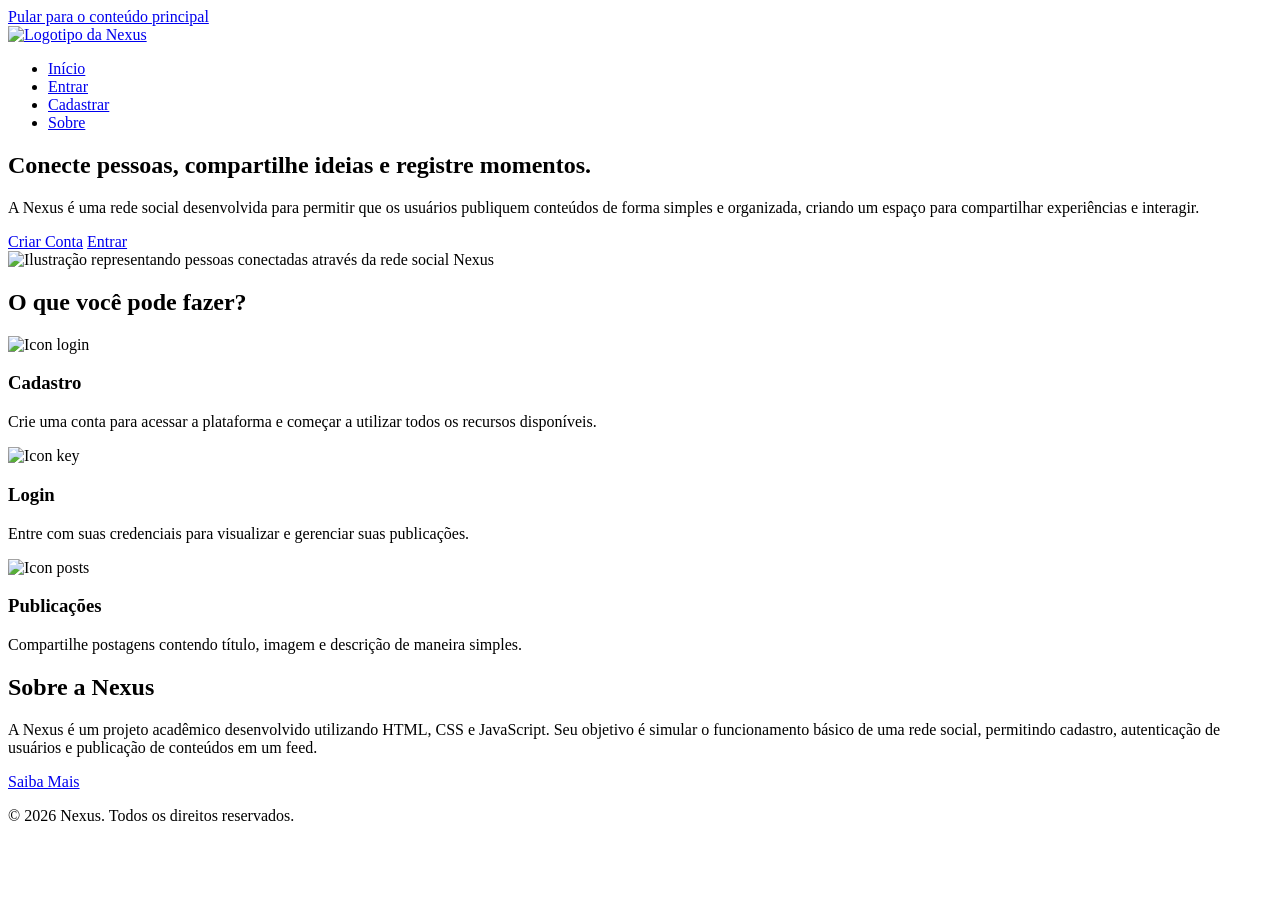
==== src/index.html @ bb81d44d "Update index.html" ====
<!DOCTYPE html>
<html lang="pt-BR">

<head>
    <meta charset="UTF-8">
    <meta name="viewport" content="width=device-width, initial-scale=1.0">
    <meta name="description"
        content="Nexus é uma rede social que conecta pessoas, permitindo compartilhar ideias, publicações e momentos de forma simples e organizada.">
    <title>Nexus | Conecte, Compartilhe, Publique</title>

    <link rel="preconnect" href="https://fonts.googleapis.com">
    <link rel="stylesheet" href="./assets/css/index.css">
</head>

<body>

    <a class="skip-link" href="#conteudo-principal">Pular para o conteúdo principal</a>

    <header class="header">
        <div class="logo">
            <a href="index.html" aria-label="Nexus - Página inicial">
                <img src="./assets/img/Logo.png" alt="Logotipo da Nexus">
            </a>
        </div>

        <nav class="nav" aria-label="Navegação principal">
            <ul id="links">
                <li><a href="index.html" aria-current="page">Início</a></li>
                <li><a href="./pages/login.html">Entrar</a></li>
                <li><a href="./pages/register.html">Cadastrar</a></li>
                <li><a href="./pages/about.html">Sobre</a></li>
            </ul>
        </nav>
    </header>

    <main id="conteudo-principal">

        <!-- Banner Principal -->
        <section class="nexus-title" aria-labelledby="hero-title">

            <div class="content">
                <h1 id="hero-title">Conecte pessoas, compartilhe ideias e registre momentos.</h1>

                <p>
                    A Nexus é uma rede social desenvolvida para permitir que os
                    usuários publiquem conteúdos de forma simples e organizada,
                    criando um espaço para compartilhar experiências e interagir.
                </p>

                <div class="btns">
                    <a href="./pages/register.html" class="btn btn-primary">Criar Conta</a>
                    <a href="./pages/login.html" class="btn btn-secondary">Entrar</a>
                </div>
            </div>

            <div class="imgs">
                <img src="./assets/img/social.avif"
                    alt="Ilustração representando pessoas conectadas através da rede social Nexus" loading="lazy">
            </div>

        </section>

        <section class="features" aria-labelledby="features-title">

            <h2 id="features-title">O que você pode fazer?</h2>

            <div class="cards">

                <article class="card">
                    <div class="icon">
                        <img src="./assets/img/login.png" alt="Icon login" height="100px">
                    </div>
                    <h3>Cadastro</h3>
                    <p>
                        Crie uma conta para acessar a plataforma e começar a utilizar todos os recursos disponíveis.
                    </p>
                </article>

                <article class="card">
                    <div class="icon">
                        <img src="./assets/img/key-set.png" alt="Icon key" height="100px">
                    </div>
                    <h3>Login</h3>
                    <p>
                        Entre com suas credenciais para visualizar e gerenciar suas publicações.
                    </p>
                </article>

                <article class="card">
                    <div class="icon">
                        <img src="./assets/img/posts.png" alt="Icon posts" height="100px">
                    </div>
                    <h3>Publicações</h3>
                    <p>
                        Compartilhe postagens contendo título, imagem e descrição de maneira simples.
                    </p>
                </article>

            </div>

        </section>

        <!-- Sobre -->
        <section class="about" aria-labelledby="about-title">

            <h2 id="about-title">Sobre a Nexus</h2>

            <p>
                A Nexus é um projeto acadêmico desenvolvido utilizando HTML, CSS
                e JavaScript. Seu objetivo é simular o funcionamento básico de
                uma rede social, permitindo cadastro, autenticação de usuários
                e publicação de conteúdos em um feed.
            </p>

            <a href="./pages/about.html" class="btn btn-outline">Saiba Mais</a>

        </section>

    </main>

    <!-- Rodapé -->
    <footer class="footer">
        <p>&copy; 2026 Nexus. Todos os direitos reservados.</p>
    </footer>

</body>

</html>
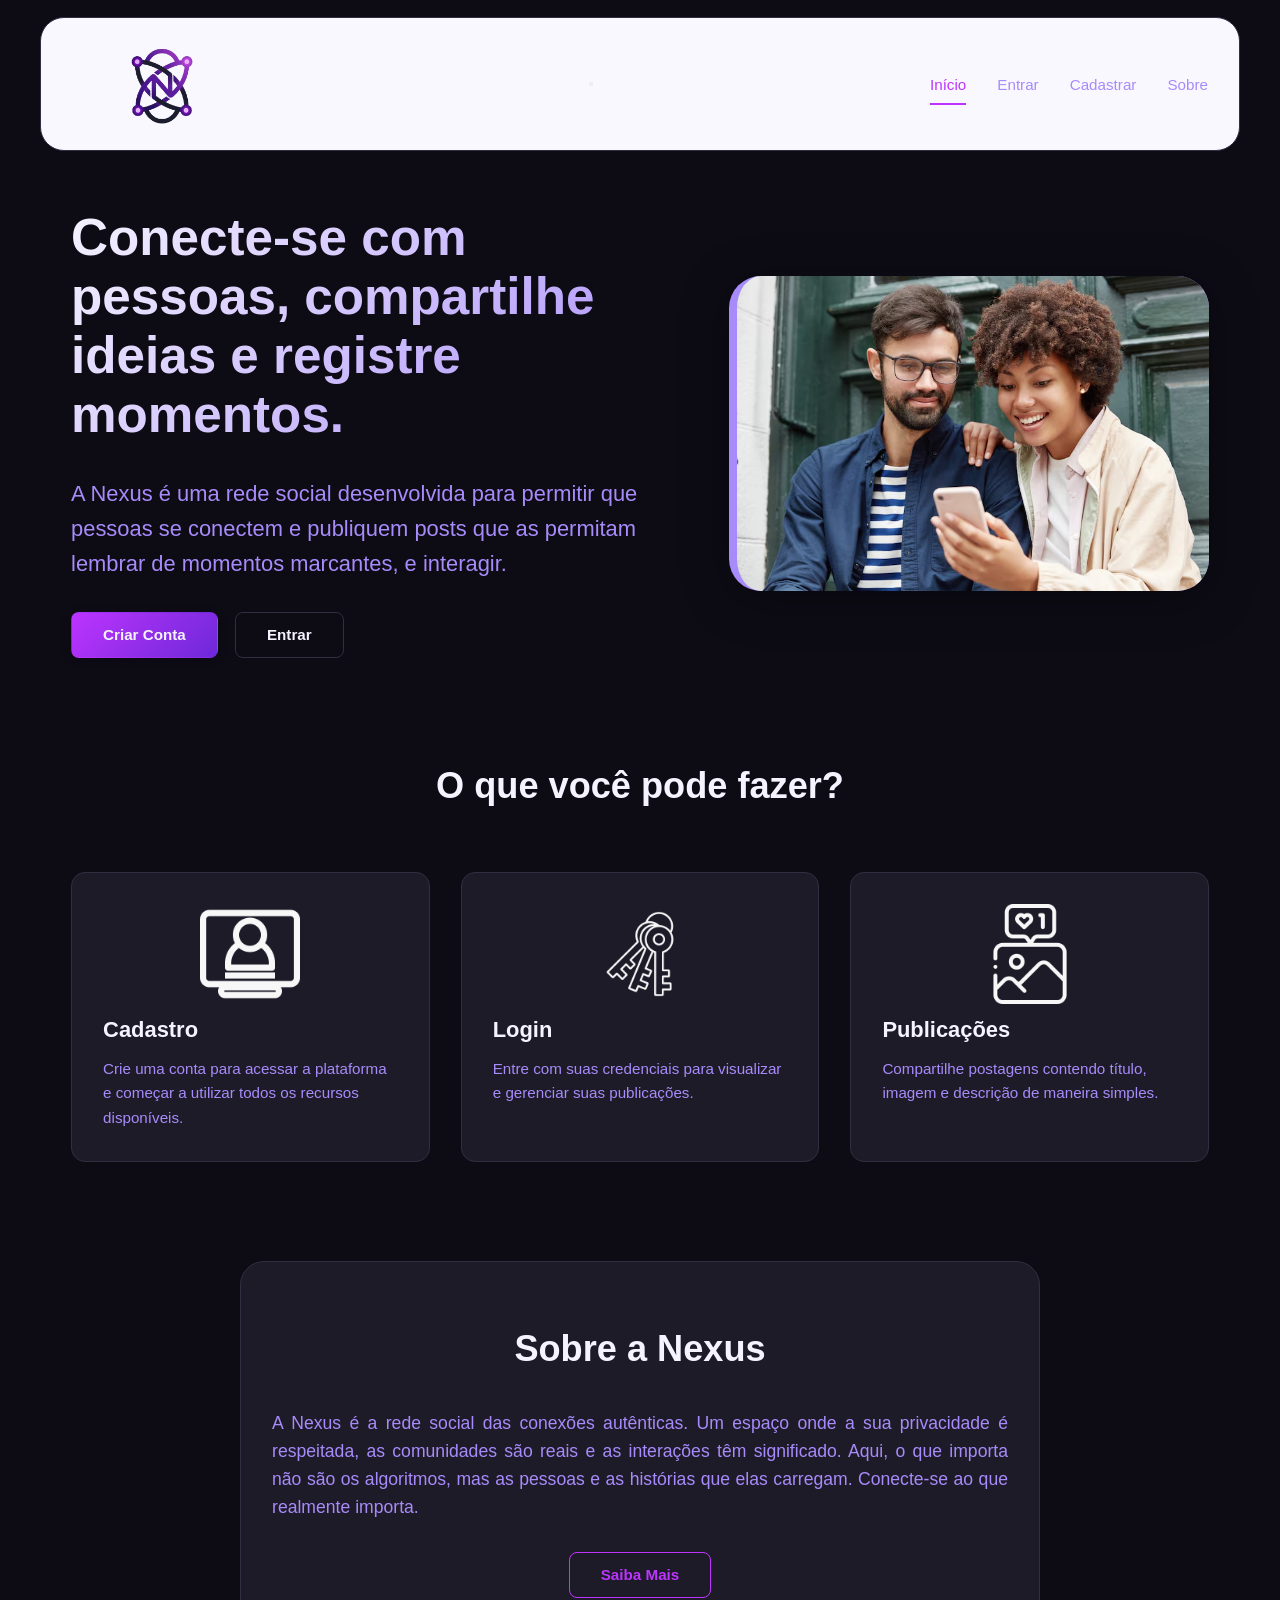
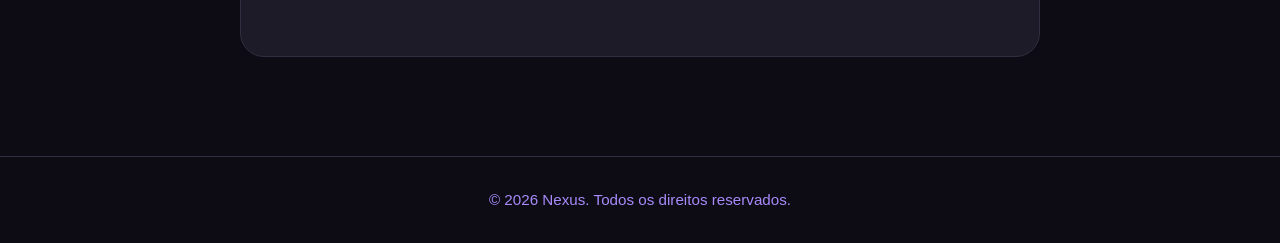
==== commit fadaca0e: "Update index.html" ====
--- a/src/index.html
+++ b/src/index.html
@@ -10,6 +10,7 @@
 
     <link rel="preconnect" href="https://fonts.googleapis.com">
     <link rel="stylesheet" href="./assets/css/index.css">
+    <link rel="shortcut icon" href="favicon.ico" type="image/x-icon">
 </head>
 
 <body>
@@ -23,6 +24,12 @@
             </a>
         </div>
 
+        <button id="menu-toggle" class="hamburger" aria-label="Abrir menu" aria-expanded="false">
+            <span class="hamburger-line"></span>
+            <span class="hamburger-line"></span>
+            <span class="hamburger-line"></span>
+        </button>
+
         <nav class="nav" aria-label="Navegação principal">
             <ul id="links">
                 <li><a href="index.html" aria-current="page">Início</a></li>
@@ -34,17 +41,15 @@
     </header>
 
     <main id="conteudo-principal">
-
-        <!-- Banner Principal -->
         <section class="nexus-title" aria-labelledby="hero-title">
 
             <div class="content">
-                <h1 id="hero-title">Conecte pessoas, compartilhe ideias e registre momentos.</h1>
+                <h1 id="hero-title">Conecte-se com pessoas, compartilhe ideias e registre momentos.</h1>
 
                 <p>
-                    A Nexus é uma rede social desenvolvida para permitir que os
-                    usuários publiquem conteúdos de forma simples e organizada,
-                    criando um espaço para compartilhar experiências e interagir.
+                    A Nexus é uma rede social desenvolvida para permitir que
+                    pessoas se conectem e publiquem posts que as permitam lembrar de momentos marcantes,
+                    e interagir.
                 </p>
 
                 <div class="btns">
@@ -100,16 +105,14 @@
 
         </section>
 
-        <!-- Sobre -->
         <section class="about" aria-labelledby="about-title">
 
             <h2 id="about-title">Sobre a Nexus</h2>
 
-            <p>
-                A Nexus é um projeto acadêmico desenvolvido utilizando HTML, CSS
-                e JavaScript. Seu objetivo é simular o funcionamento básico de
-                uma rede social, permitindo cadastro, autenticação de usuários
-                e publicação de conteúdos em um feed.
+            <p style="text-align: justify;">
+                A Nexus é a rede social das conexões autênticas. Um espaço onde a sua privacidade é respeitada, as
+                comunidades são reais e as interações têm significado. Aqui, o que importa não são os algoritmos, mas as
+                pessoas e as histórias que elas carregam. Conecte-se ao que realmente importa.
             </p>
 
             <a href="./pages/about.html" class="btn btn-outline">Saiba Mais</a>
@@ -118,11 +121,43 @@
 
     </main>
 
-    <!-- Rodapé -->
     <footer class="footer">
         <p>&copy; 2026 Nexus. Todos os direitos reservados.</p>
     </footer>
+    <script>
+        const menuToggle = document.getElementById('menu-toggle');
+        const nav = document.querySelector('.nav');
+        const linksList = document.getElementById('links');
 
+        if (menuToggle && nav) {
+            menuToggle.addEventListener('click', () => {
+                const isOpen = nav.classList.toggle('nav-active');
+
+                menuToggle.setAttribute('aria-expanded', isOpen);
+                menuToggle.setAttribute('aria-label', isOpen ? 'Fechar menu' : 'Abrir menu');
+
+                document.body.style.overflow = isOpen ? 'hidden' : '';
+            });
+
+            linksList?.addEventListener('click', (e) => {
+                if (e.target.tagName === 'A') {
+                    nav.classList.remove('nav-active');
+                    menuToggle.setAttribute('aria-expanded', 'false');
+                    menuToggle.setAttribute('aria-label', 'Abrir menu');
+                    document.body.style.overflow = '';
+                }
+            });
+
+            window.addEventListener('resize', () => {
+                if (window.innerWidth >= 768 && nav.classList.contains('nav-active')) {
+                    nav.classList.remove('nav-active');
+                    menuToggle.setAttribute('aria-expanded', 'false');
+                    menuToggle.setAttribute('aria-label', 'Abrir menu');
+                    document.body.style.overflow = '';
+                }
+            });
+        }
+    </script>
 </body>
 
 </html>
--- a/src/assets/css/index.css
+++ b/src/assets/css/index.css
@@ -0,0 +1,410 @@
+:root {
+
+    /* Tema Escuro (original) */
+    --background-main: #0D0B14;
+    --superficie: #1E1B29;
+    --border-separators: #312E41;
+    --mainText: #F5F3FF;
+    --secondText: #A78BFA;
+
+    --primary: #BD34FE;
+    --secundary: #6D28D9;
+    --backMenu: #1E1B29;
+
+    /* Tema Claro (original) */
+    --background: #F9F8FF;
+    --ligthSuperficie: #FFFFFF;
+    --light-border-separators: #E4E2F1;
+    --light-main-text: #130F26;
+    --second-light-text: #6D6A80;
+
+    --primary-hover: #d15bff;
+    --primary-rgb: 189, 52, 254;
+
+    --font-family: "Inter", sans-serif;
+
+    --fs-sm: clamp(0.85rem, 0.8rem + 0.2vw, 0.95rem);
+    --fs-base: clamp(1rem, 0.95rem + 0.2vw, 1.1rem);
+    --fs-md: clamp(1.15rem, 1.05rem + 0.4vw, 1.4rem);
+    --fs-lg: clamp(1.6rem, 1.3rem + 1.2vw, 2.4rem);
+    --fs-xl: clamp(2rem, 1.6rem + 2vw, 3.2rem);
+
+    --space-xs: clamp(0.5rem, 0.45rem + 0.2vw, 0.75rem);
+    --space-sm: clamp(0.85rem, 0.75rem + 0.4vw, 1.25rem);
+    --space-md: clamp(1.5rem, 1.3rem + 0.8vw, 2.5rem);
+    --space-lg: clamp(2.5rem, 2rem + 2vw, 4.5rem);
+    --space-xl: clamp(4rem, 3rem + 4vw, 7rem);
+
+    --radius-sm: 8px;
+    --radius-md: 14px;
+    --radius-lg: 24px;
+
+    --shadow-sm: 0 2px 8px rgba(0, 0, 0, 0.25);
+    --shadow-md: 0 8px 24px rgba(0, 0, 0, 0.35);
+    --shadow-glow: 0 0 32px rgba(var(--primary-rgb), 0.25);
+
+    --transition-fast: 0.2s ease;
+    --transition-base: 0.3s cubic-bezier(0.4, 0, 0.2, 1);
+
+    --container-max: 1200px;
+}
+
+@import url('https://fonts.googleapis.com/css2?family=Inter:wght@300;400;500;600;700;800&display=swap');
+
+* {
+    margin: 0;
+    padding: 0;
+    box-sizing: border-box;
+}
+
+html {
+    scroll-behavior: smooth;
+}
+
+img {
+    max-width: 100%;
+    display: block;
+}
+
+a {
+    color: inherit;
+    text-decoration: none;
+}
+
+ul {
+    list-style: none;
+}
+
+body {
+    background-color: var(--background-main);
+    color: var(--mainText);
+    min-height: 100vh;
+    font-family: var(--font-family);
+    font-size: var(--fs-base);
+    line-height: 1.6;
+    -webkit-font-smoothing: antialiased;
+}
+
+.skip-link {
+    position: absolute;
+    top: -100%;
+    left: var(--space-sm);
+    background: var(--primary);
+    color: var(--mainText);
+    padding: var(--space-xs) var(--space-sm);
+    border-radius: var(--radius-sm);
+    z-index: 100;
+    transition: top var(--transition-fast);
+}
+
+.skip-link:focus {
+    top: var(--space-xs);
+}
+
+:focus-visible {
+    outline: 2px solid var(--primary);
+    outline-offset: 3px;
+    border-radius: var(--radius-sm);
+}
+
+.header {
+    display: flex;
+    flex-wrap: wrap;
+    justify-content: space-between;
+    align-items: center;
+    background-color: var(--background);
+    border: 1px solid var(--border-separators);
+    border-radius: var(--radius-lg);
+    gap: var(--space-md);
+    max-width: var(--container-max);
+    margin: var(--space-sm) auto;
+    padding: var(--space-sm) var(--space-md);
+}
+
+.header .logo img {
+    width: clamp(120px, 15vw, 180px);
+    height: auto;
+}
+
+.nav #links {
+    display: flex;
+    flex-wrap: wrap;
+    gap: var(--space-md);
+}
+
+#links a {
+    position: relative;
+    color: var(--secondText);
+    font-weight: 500;
+    font-size: var(--fs-sm);
+    padding: var(--space-xs) 0;
+    transition: color var(--transition-fast);
+}
+
+#links a::after {
+    content: "";
+    position: absolute;
+    left: 0;
+    bottom: -2px;
+    width: 0;
+    height: 2px;
+    background: var(--primary);
+    transition: width var(--transition-base);
+}
+
+#links a:hover,
+#links a:focus-visible,
+#links a[aria-current="page"] {
+    color: var(--primary);
+}
+
+#links a:hover::after,
+#links a:focus-visible::after,
+#links a[aria-current="page"]::after {
+    width: 100%;
+}
+
+.btn {
+    display: inline-flex;
+    align-items: center;
+    justify-content: center;
+    padding: var(--space-xs) var(--space-md);
+    border-radius: var(--radius-sm);
+    font-weight: 600;
+    font-size: var(--fs-sm);
+    border: 1px solid transparent;
+    cursor: pointer;
+    transition: transform var(--transition-fast), box-shadow var(--transition-fast), background-color var(--transition-fast), border-color var(--transition-fast);
+}
+
+.btn-primary {
+    background: linear-gradient(135deg, var(--primary), var(--secundary));
+    color: var(--mainText);
+    box-shadow: var(--shadow-sm);
+}
+
+.btn-primary:hover,
+.btn-primary:focus-visible {
+    transform: translateY(-3px);
+    box-shadow: var(--shadow-glow);
+}
+
+.btn-secondary {
+    background: transparent;
+    color: var(--mainText);
+    border-color: var(--border-separators);
+}
+
+.btn-secondary:hover,
+.btn-secondary:focus-visible {
+    border-color: var(--primary);
+    color: var(--primary);
+    transform: translateY(-3px);
+}
+
+.btn-outline {
+    background: transparent;
+    color: var(--primary);
+    border-color: var(--primary);
+}
+
+.btn-outline:hover,
+.btn-outline:focus-visible {
+    background: var(--primary);
+    color: var(--mainText);
+    transform: translateY(-3px);
+}
+
+.nexus-title {
+    display: grid;
+    grid-template-columns: 1fr;
+    align-items: center;
+    gap: var(--space-lg);
+    max-width: var(--container-max);
+    margin: var(--space-lg) auto;
+    padding: 0 var(--space-md);
+}
+
+.nexus-title .content {
+    display: flex;
+    flex-direction: column;
+    gap: var(--space-md);
+    text-align: center;
+}
+
+.nexus-title h1 {
+    font-size: var(--fs-xl);
+    font-weight: 800;
+    line-height: 1.15;
+    background: linear-gradient(135deg, var(--mainText), var(--secondText));
+    -webkit-background-clip: text;
+    background-clip: text;
+    color: transparent;
+}
+
+.nexus-title p {
+    color: var(--secondText);
+    font-size: var(--fs-md);
+    max-width: 60ch;
+    margin-inline: auto;
+}
+
+.nexus-title .btns {
+    display: flex;
+    flex-wrap: wrap;
+    justify-content: center;
+    gap: var(--space-sm);
+}
+
+.nexus-title .imgs {
+    display: flex;
+    justify-content: center;
+}
+
+.nexus-title .imgs img {
+    width: min(100%, 480px);
+    filter: drop-shadow(var(--shadow-md));
+}
+
+.features {
+    max-width: var(--container-max);
+    margin: var(--space-xl) auto;
+    padding: 0 var(--space-md);
+    text-align: center;
+}
+
+.features h2 {
+    font-size: var(--fs-lg);
+    font-weight: 700;
+    margin-bottom: var(--space-lg);
+}
+
+.cards {
+    display: grid;
+    grid-template-columns: repeat(auto-fit, minmax(240px, 1fr));
+    gap: var(--space-md);
+}
+
+.card {
+    background-color: var(--superficie);
+    border: 1px solid var(--border-separators);
+    border-radius: var(--radius-md);
+    padding: var(--space-md);
+    text-align: left;
+    transition: transform var(--transition-base), box-shadow var(--transition-base), border-color var(--transition-base);
+}
+
+.card:hover,
+.card:focus-within {
+    transform: translateY(-6px);
+    box-shadow: var(--shadow-md);
+    border-color: var(--primary);
+}
+
+.card-icon {
+    font-size: var(--fs-lg);
+    margin-bottom: var(--space-xs);
+}
+
+.card h3 {
+    font-size: var(--fs-md);
+    font-weight: 600;
+    margin-bottom: var(--space-xs);
+}
+
+.card p {
+    color: var(--secondText);
+    font-size: var(--fs-sm);
+}
+
+.icon {
+    display: flex;
+    justify-content: center;
+    align-items: center;
+    margin-bottom: 0.5rem;
+}
+
+.about {
+    max-width: 800px;
+    margin: var(--space-xl) auto;
+    padding: var(--space-lg) var(--space-md);
+    text-align: center;
+    background-color: var(--superficie);
+    border: 1px solid var(--border-separators);
+    border-radius: var(--radius-lg);
+}
+
+.about h2 {
+    font-size: var(--fs-lg);
+    font-weight: 700;
+    margin-bottom: var(--space-md);
+}
+
+.about p {
+    color: var(--secondText);
+    margin-bottom: var(--space-md);
+}
+
+.imgs img {
+    padding-left: 0.5rem;
+    background-color: var(--secondText);
+    border-radius: 2rem;
+}
+
+.footer {
+    text-align: center;
+    padding: var(--space-md);
+    margin-top: var(--space-xl);
+    border-top: 1px solid var(--border-separators);
+    color: var(--secondText);
+    font-size: var(--fs-sm);
+}
+
+.card .icon img {
+    /* O filtro abaixo calcula a inversão e brilho para chegar muito próximo de #f5f5f5 */
+    filter: invert(99%) sepia(1%) saturate(1450%) hue-rotate(189deg) brightness(102%) contrast(94%);
+}
+
+@media (min-width: 768px) {
+    .header {
+        flex-wrap: nowrap;
+    }
+
+    .nexus-title {
+        grid-template-columns: 1.1fr 0.9fr;
+        text-align: left;
+    }
+
+    .nexus-title .content {
+        text-align: left;
+    }
+
+    .nexus-title p {
+        margin-inline: 0;
+    }
+
+    .nexus-title .btns {
+        justify-content: flex-start;
+    }
+
+    .nexus-title .imgs {
+        justify-content: flex-end;
+    }
+}
+
+@media (min-width: 1600px) {
+    :root {
+        --container-max: 1440px;
+    }
+}
+
+@media (prefers-reduced-motion: reduce) {
+    *,
+    *::before,
+    *::after {
+        animation-duration: 0.01ms !important;
+        animation-iteration-count: 1 !important;
+        transition-duration: 0.01ms !important;
+        scroll-behavior: auto !important;
+    }
+}
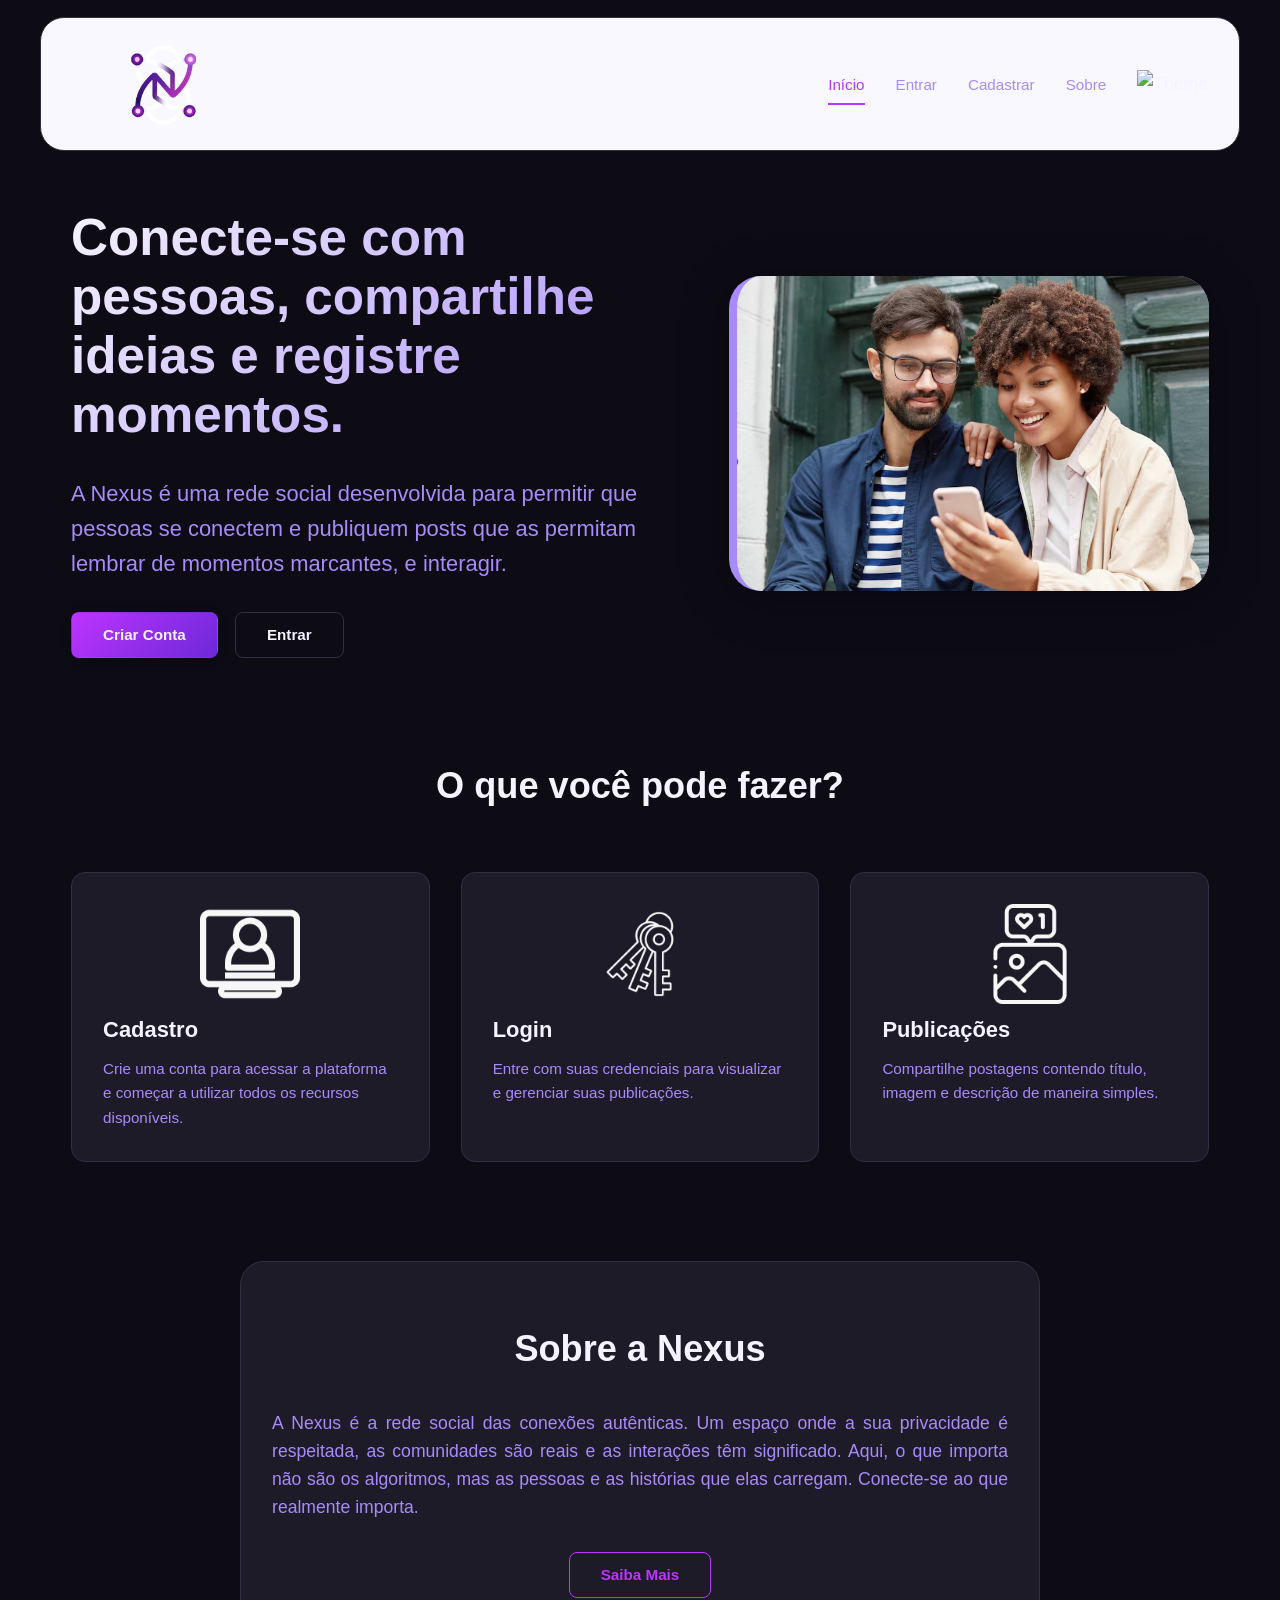
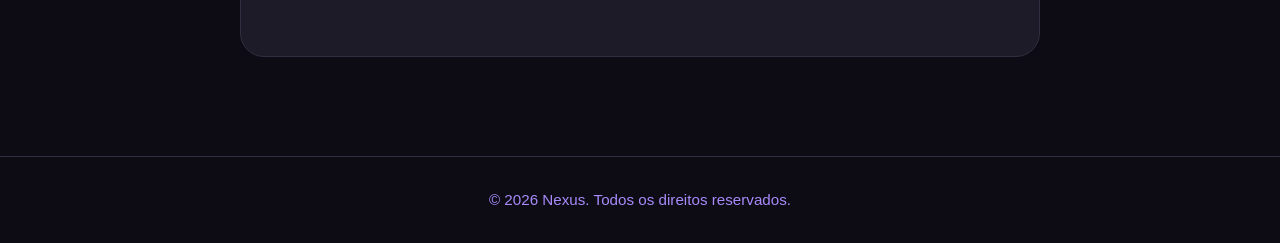
==== commit 2ea2bb4a: "Update index.html" ====
--- a/src/index.html
+++ b/src/index.html
@@ -14,13 +14,10 @@
 </head>
 
 <body>
-
-    <a class="skip-link" href="#conteudo-principal">Pular para o conteúdo principal</a>
-
     <header class="header">
         <div class="logo">
             <a href="index.html" aria-label="Nexus - Página inicial">
-                <img src="./assets/img/Logo.png" alt="Logotipo da Nexus">
+                <img src="./assets/img/Logo-tema-escuro.png" alt="Logotipo da Nexus">
             </a>
         </div>
 
@@ -36,6 +33,7 @@
                 <li><a href="./pages/login.html">Entrar</a></li>
                 <li><a href="./pages/register.html">Cadastrar</a></li>
                 <li><a href="./pages/about.html">Sobre</a></li>
+                <li id="theme"><img src="./assets/img/modo-escuro.png" alt="Theme"></li>
             </ul>
         </nav>
     </header>
--- a/src/assets/css/index.css
+++ b/src/assets/css/index.css
@@ -1,51 +1,41 @@
 :root {
-
-    /* Tema Escuro (original) */
     --background-main: #0D0B14;
     --superficie: #1E1B29;
     --border-separators: #312E41;
     --mainText: #F5F3FF;
     --secondText: #A78BFA;
-
     --primary: #BD34FE;
     --secundary: #6D28D9;
     --backMenu: #1E1B29;
-
-    /* Tema Claro (original) */
     --background: #F9F8FF;
     --ligthSuperficie: #FFFFFF;
     --light-border-separators: #E4E2F1;
     --light-main-text: #130F26;
     --second-light-text: #6D6A80;
-
     --primary-hover: #d15bff;
     --primary-rgb: 189, 52, 254;
-
     --font-family: "Inter", sans-serif;
 
+    /*Espaçamentos e margens*/
+    
     --fs-sm: clamp(0.85rem, 0.8rem + 0.2vw, 0.95rem);
     --fs-base: clamp(1rem, 0.95rem + 0.2vw, 1.1rem);
     --fs-md: clamp(1.15rem, 1.05rem + 0.4vw, 1.4rem);
     --fs-lg: clamp(1.6rem, 1.3rem + 1.2vw, 2.4rem);
     --fs-xl: clamp(2rem, 1.6rem + 2vw, 3.2rem);
-
     --space-xs: clamp(0.5rem, 0.45rem + 0.2vw, 0.75rem);
     --space-sm: clamp(0.85rem, 0.75rem + 0.4vw, 1.25rem);
     --space-md: clamp(1.5rem, 1.3rem + 0.8vw, 2.5rem);
     --space-lg: clamp(2.5rem, 2rem + 2vw, 4.5rem);
     --space-xl: clamp(4rem, 3rem + 4vw, 7rem);
-
     --radius-sm: 8px;
     --radius-md: 14px;
     --radius-lg: 24px;
-
     --shadow-sm: 0 2px 8px rgba(0, 0, 0, 0.25);
     --shadow-md: 0 8px 24px rgba(0, 0, 0, 0.35);
     --shadow-glow: 0 0 32px rgba(var(--primary-rgb), 0.25);
-
     --transition-fast: 0.2s ease;
     --transition-base: 0.3s cubic-bezier(0.4, 0, 0.2, 1);
-
     --container-max: 1200px;
 }
 
@@ -361,8 +351,61 @@
 }
 
 .card .icon img {
-    /* O filtro abaixo calcula a inversão e brilho para chegar muito próximo de #f5f5f5 */
     filter: invert(99%) sepia(1%) saturate(1450%) hue-rotate(189deg) brightness(102%) contrast(94%);
+}
+
+.hamburger {
+    display: none;
+    flex-direction: column;
+    gap: 5px;
+    background: transparent;
+    border: none;
+    cursor: pointer;
+    padding: 0.5rem;
+}
+
+.hamburger-line {
+    width: 24px;
+    height: 2px;
+    background: var(--secondText);
+    transition: var(--transition-fast);
+}
+
+@media (max-width: 767px) {
+    .hamburger {
+        display: flex;
+    }
+
+    .nav {
+        display: none;
+        width: 100%;
+        order: 1;
+    }
+
+    .nav-active {
+        display: block;
+    }
+
+    .nav-active #links {
+        flex-direction: column;
+        align-items: center;
+        padding: var(--space-sm) 0;
+    }
+}
+
+@media (max-width: 1024px) {
+    .header {
+        width: 100%;
+        max-width: none;
+        margin: 0;
+        border-radius: 0;
+        border-left: none;
+        border-right: none;
+        border-top: none;
+        border-bottom: 1px solid var(--border-separators);
+        padding-left: var(--space-md);
+        padding-right: var(--space-md);
+    }
 }
 
 @media (min-width: 768px) {
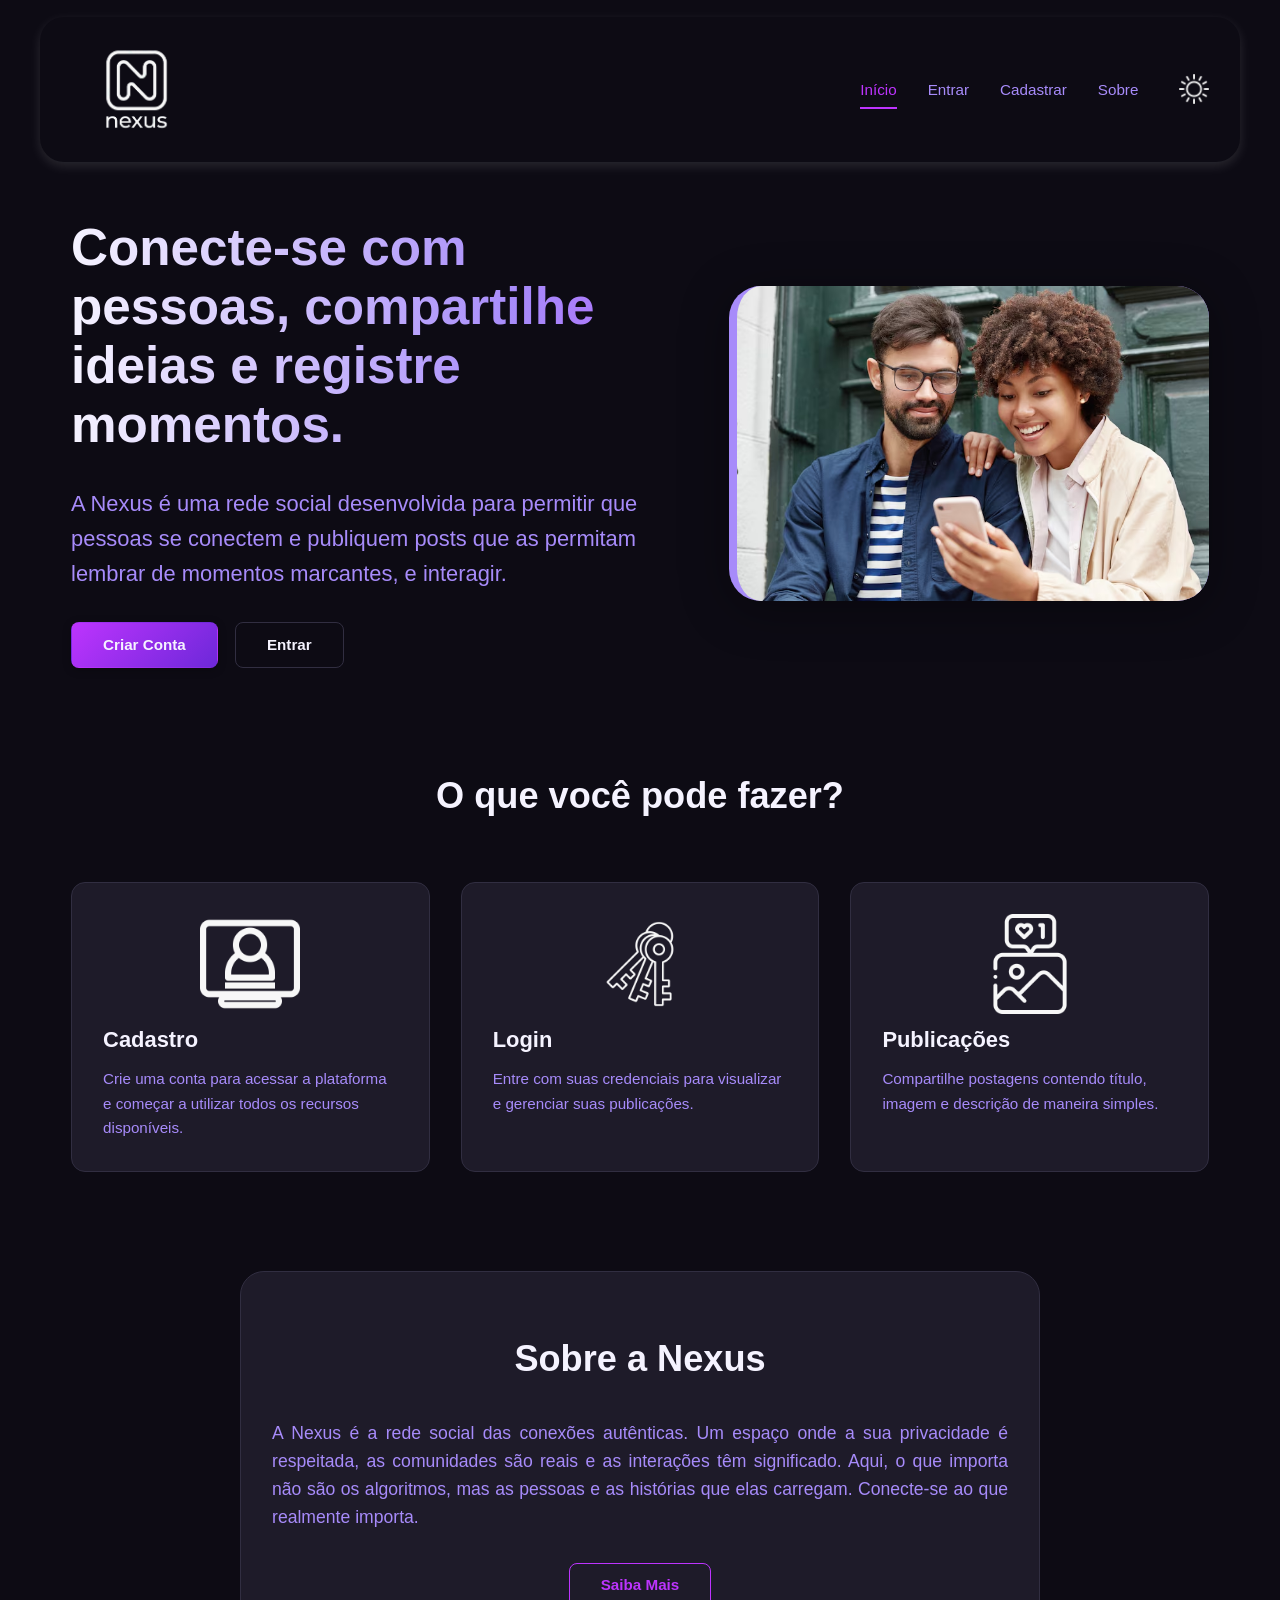
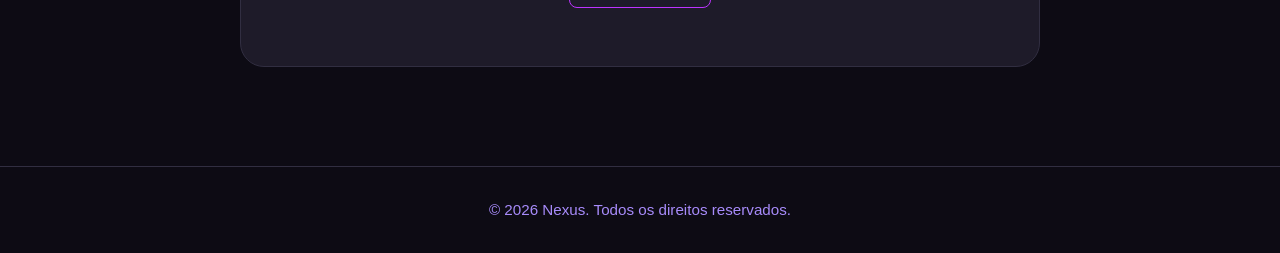
==== commit 9c4ede4e: "Termina o index.html" ====
--- a/src/index.html
+++ b/src/index.html
@@ -14,10 +14,15 @@
 </head>
 
 <body>
+    <script>
+        if (localStorage.getItem("Theme") === "light") {
+            document.body.classList.add("light-mode");
+        }
+    </script>
     <header class="header">
         <div class="logo">
             <a href="index.html" aria-label="Nexus - Página inicial">
-                <img src="./assets/img/Logo-tema-escuro.png" alt="Logotipo da Nexus">
+                <img src="./assets/img/logo_comtexto-removebg-preview.png" alt="Logotipo da Nexus">
             </a>
         </div>
 
@@ -33,7 +38,7 @@
                 <li><a href="./pages/login.html">Entrar</a></li>
                 <li><a href="./pages/register.html">Cadastrar</a></li>
                 <li><a href="./pages/about.html">Sobre</a></li>
-                <li id="theme"><img src="./assets/img/modo-escuro.png" alt="Theme"></li>
+                <li style="margin-left: 0.6rem;" id="theme"><img src="./assets/img/sun.png" alt="Mudar para o modo claro"></li>
             </ul>
         </nav>
     </header>
@@ -122,40 +127,7 @@
     <footer class="footer">
         <p>&copy; 2026 Nexus. Todos os direitos reservados.</p>
     </footer>
-    <script>
-        const menuToggle = document.getElementById('menu-toggle');
-        const nav = document.querySelector('.nav');
-        const linksList = document.getElementById('links');
-
-        if (menuToggle && nav) {
-            menuToggle.addEventListener('click', () => {
-                const isOpen = nav.classList.toggle('nav-active');
-
-                menuToggle.setAttribute('aria-expanded', isOpen);
-                menuToggle.setAttribute('aria-label', isOpen ? 'Fechar menu' : 'Abrir menu');
-
-                document.body.style.overflow = isOpen ? 'hidden' : '';
-            });
-
-            linksList?.addEventListener('click', (e) => {
-                if (e.target.tagName === 'A') {
-                    nav.classList.remove('nav-active');
-                    menuToggle.setAttribute('aria-expanded', 'false');
-                    menuToggle.setAttribute('aria-label', 'Abrir menu');
-                    document.body.style.overflow = '';
-                }
-            });
-
-            window.addEventListener('resize', () => {
-                if (window.innerWidth >= 768 && nav.classList.contains('nav-active')) {
-                    nav.classList.remove('nav-active');
-                    menuToggle.setAttribute('aria-expanded', 'false');
-                    menuToggle.setAttribute('aria-label', 'Abrir menu');
-                    document.body.style.overflow = '';
-                }
-            });
-        }
-    </script>
+    <script src="./assets/js/index.js"></script>
 </body>
 
 </html>
--- a/src/assets/css/index.css
+++ b/src/assets/css/index.css
@@ -1,4 +1,6 @@
 :root {
+
+    /*Paleta de cores*/
     --background-main: #0D0B14;
     --superficie: #1E1B29;
     --border-separators: #312E41;
@@ -17,7 +19,7 @@
     --font-family: "Inter", sans-serif;
 
     /*Espaçamentos e margens*/
-    
+
     --fs-sm: clamp(0.85rem, 0.8rem + 0.2vw, 0.95rem);
     --fs-base: clamp(1rem, 0.95rem + 0.2vw, 1.1rem);
     --fs-md: clamp(1.15rem, 1.05rem + 0.4vw, 1.4rem);
@@ -102,18 +104,26 @@
     flex-wrap: wrap;
     justify-content: space-between;
     align-items: center;
-    background-color: var(--background);
-    border: 1px solid var(--border-separators);
+    background-color: var(--background-main);
+    border: none;
     border-radius: var(--radius-lg);
     gap: var(--space-md);
     max-width: var(--container-max);
     margin: var(--space-sm) auto;
     padding: var(--space-sm) var(--space-md);
+    box-shadow: 0 4px 12px rgba(255, 255, 255, 0.12);
 }
 
 .header .logo img {
-    width: clamp(120px, 15vw, 180px);
+    filter: invert(99%) sepia(1%) saturate(1450%) hue-rotate(189deg) brightness(102%) contrast(94%);
+    width: clamp(80px, 15vw, 130px);
     height: auto;
+    transition: filter var(--transition-fast);
+}
+
+.header .logo a:hover img,
+.header .logo a:focus-visible img {
+    filter: invert(99%) sepia(1%) saturate(1450%) hue-rotate(189deg) brightness(120%) contrast(100%) drop-shadow(0 0 12px var(--primary));
 }
 
 .nav #links {
@@ -140,6 +150,22 @@
     height: 2px;
     background: var(--primary);
     transition: width var(--transition-base);
+}
+
+.nav #theme {
+    width: 30px;
+    height: 30px;
+    cursor: pointer;
+}
+
+.nav #theme img {
+    filter: invert(99%) sepia(1%) saturate(1450%) hue-rotate(189deg) brightness(102%) contrast(94%);
+    transition: filter var(--transition-fast);
+}
+
+.nav #theme:hover img,
+.nav #theme:focus-visible img {
+    filter: invert(99%) sepia(1%) saturate(1450%) hue-rotate(189deg) brightness(120%) contrast(100%) drop-shadow(0 0 12px var(--primary));
 }
 
 #links a:hover,
@@ -226,10 +252,34 @@
     font-size: var(--fs-xl);
     font-weight: 800;
     line-height: 1.15;
-    background: linear-gradient(135deg, var(--mainText), var(--secondText));
+
+    background: linear-gradient(90deg,
+            var(--mainText),
+            var(--secondText),
+            var(--primary),
+            var(--secondText),
+            var(--mainText));
+    background-size: 300% 100%;
+
     -webkit-background-clip: text;
     background-clip: text;
     color: transparent;
+
+    animation: gradientMove 5s ease-in-out infinite;
+}
+
+@keyframes gradientMove {
+    0% {
+        background-position: 0%;
+    }
+
+    50% {
+        background-position: 100%;
+    }
+
+    100% {
+        background-position: 0%;
+    }
 }
 
 .nexus-title p {
@@ -354,6 +404,7 @@
     filter: invert(99%) sepia(1%) saturate(1450%) hue-rotate(189deg) brightness(102%) contrast(94%);
 }
 
+
 .hamburger {
     display: none;
     flex-direction: column;
@@ -369,6 +420,50 @@
     height: 2px;
     background: var(--secondText);
     transition: var(--transition-fast);
+}
+
+
+/* =========================================
+   TEMA CLARO (LIGHT MODE)
+========================================= */
+
+body.light-mode {
+    --background-main: var(--background); 
+    --superficie: var(--ligthSuperficie); 
+    --border-separators: var(--light-border-separators); 
+    --mainText: var(--light-main-text); 
+    --secondText: var(--second-light-text); 
+    --backMenu: var(--ligthSuperficie); 
+}
+
+body.light-mode .header .logo img,
+body.light-mode .nav #theme img,
+body.light-mode .card .icon img {
+    filter: none; 
+}
+
+/* Hover conjunto da Logo e do Ícone de Tema para o Tema Claro */
+body.light-mode .header .logo a:hover img,
+body.light-mode .header .logo a:focus-visible img,
+body.light-mode .nav #theme:hover img,
+body.light-mode .nav #theme:focus-visible img {
+    filter: drop-shadow(0 0 12px var(--primary));
+}
+
+body.light-mode .nexus-title h1 {
+    background: linear-gradient(90deg,
+        var(--light-main-text),
+        var(--primary),
+        var(--secundary),
+        var(--primary),
+        var(--light-main-text));
+    background-size: 300% 100%;
+    -webkit-background-clip: text;
+    background-clip: text;
+}
+
+body.light-mode .hamburger-line {
+    background: var(--light-main-text);
 }
 
 @media (max-width: 767px) {
@@ -442,6 +537,7 @@
 }
 
 @media (prefers-reduced-motion: reduce) {
+
     *,
     *::before,
     *::after {
@@ -450,4 +546,4 @@
         transition-duration: 0.01ms !important;
         scroll-behavior: auto !important;
     }
-}
+}
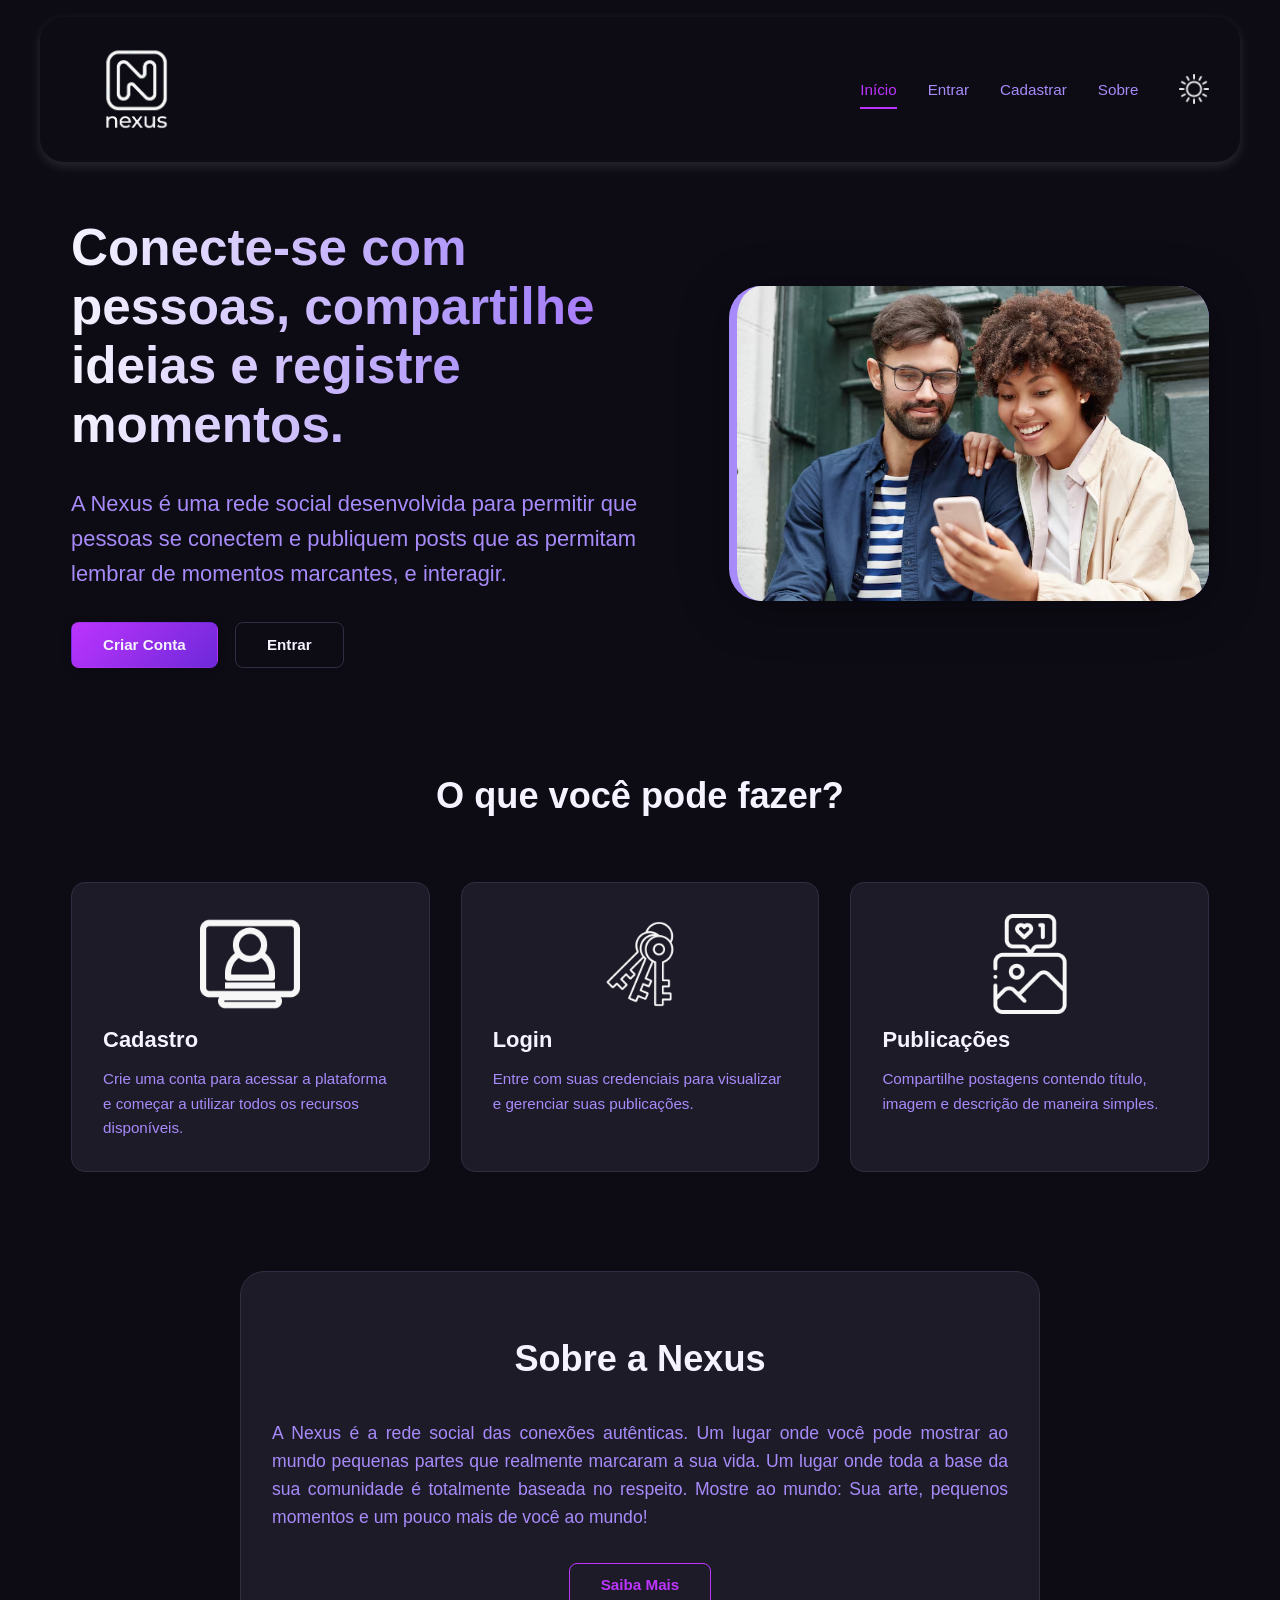
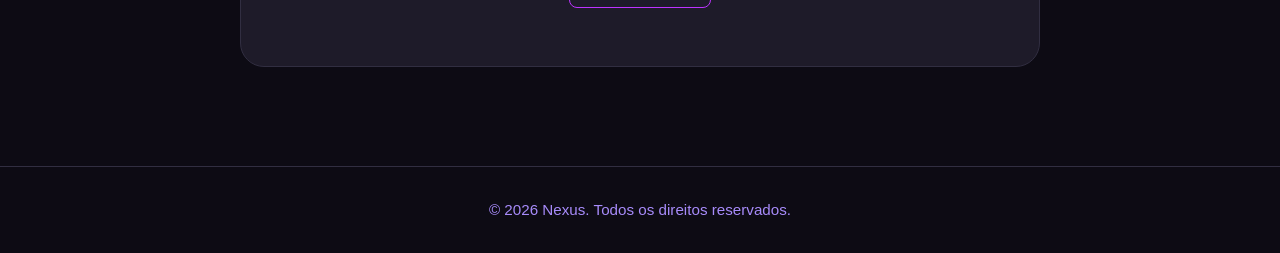
==== commit 804c6b7f: "Update index.html" ====
--- a/src/index.html
+++ b/src/index.html
@@ -9,8 +9,9 @@
     <title>Nexus | Conecte, Compartilhe, Publique</title>
 
     <link rel="preconnect" href="https://fonts.googleapis.com">
+    <link rel="stylesheet" href="./assets/css/global.css">
     <link rel="stylesheet" href="./assets/css/index.css">
-    <link rel="shortcut icon" href="favicon.ico" type="image/x-icon">
+    <link rel="shortcut icon" href="./assets/img/logo-icon.png" type="image/x-icon">
 </head>
 
 <body>
@@ -38,7 +39,8 @@
                 <li><a href="./pages/login.html">Entrar</a></li>
                 <li><a href="./pages/register.html">Cadastrar</a></li>
                 <li><a href="./pages/about.html">Sobre</a></li>
-                <li style="margin-left: 0.6rem;" id="theme"><img src="./assets/img/sun.png" alt="Mudar para o modo claro"></li>
+                <li style="margin-left: 0.6rem;" id="theme"><img src="./assets/img/sun.png"
+                        alt="Mudar para o modo claro"></li>
             </ul>
         </nav>
     </header>
@@ -113,12 +115,11 @@
             <h2 id="about-title">Sobre a Nexus</h2>
 
             <p style="text-align: justify;">
-                A Nexus é a rede social das conexões autênticas. Um espaço onde a sua privacidade é respeitada, as
-                comunidades são reais e as interações têm significado. Aqui, o que importa não são os algoritmos, mas as
-                pessoas e as histórias que elas carregam. Conecte-se ao que realmente importa.
-            </p>
+                A Nexus é a rede social das conexões autênticas. Um lugar onde você pode mostrar ao mundo pequenas
+                partes que realmente marcaram a sua vida. Um lugar onde toda a base da sua comunidade é totalmente
+                baseada no respeito. Mostre ao mundo: Sua arte, pequenos momentos e um pouco mais de você ao mundo!</p>
 
-            <a href="./pages/about.html" class="btn btn-outline">Saiba Mais</a>
+                <a href="./pages/about.html" class="btn btn-outline">Saiba Mais</a>
 
         </section>
 
--- a/src/assets/css/global.css
+++ b/src/assets/css/global.css
@@ -0,0 +1,31 @@
+/*Linkem o global.css acima do css de vcs*/
+
+@view-transition {
+  navigation: auto;
+}
+
+@keyframes fade-out-up {
+  to {
+    opacity: 0;
+    transform: translateY(-10px);
+  }
+}
+
+@keyframes fade-in-up {
+  from {
+    opacity: 0;
+    transform: translateY(10px);
+  }
+}
+
+::view-transition-group(root) {
+  animation: none;
+}
+
+::view-transition-old(root) {
+  animation: 0.4s cubic-bezier(0.4, 0, 0.2, 1) both fade-out-up;
+}
+
+::view-transition-new(root) {
+  animation: 0.4s cubic-bezier(0.4, 0, 0.2, 1) both fade-in-up;
+}
--- a/src/assets/css/index.css
+++ b/src/assets/css/index.css
@@ -422,11 +422,6 @@
     transition: var(--transition-fast);
 }
 
-
-/* =========================================
-   TEMA CLARO (LIGHT MODE)
-========================================= */
-
 body.light-mode {
     --background-main: var(--background); 
     --superficie: var(--ligthSuperficie); 
@@ -442,7 +437,6 @@
     filter: none; 
 }
 
-/* Hover conjunto da Logo e do Ícone de Tema para o Tema Claro */
 body.light-mode .header .logo a:hover img,
 body.light-mode .header .logo a:focus-visible img,
 body.light-mode .nav #theme:hover img,
@@ -546,4 +540,4 @@
         transition-duration: 0.01ms !important;
         scroll-behavior: auto !important;
     }
-}+}
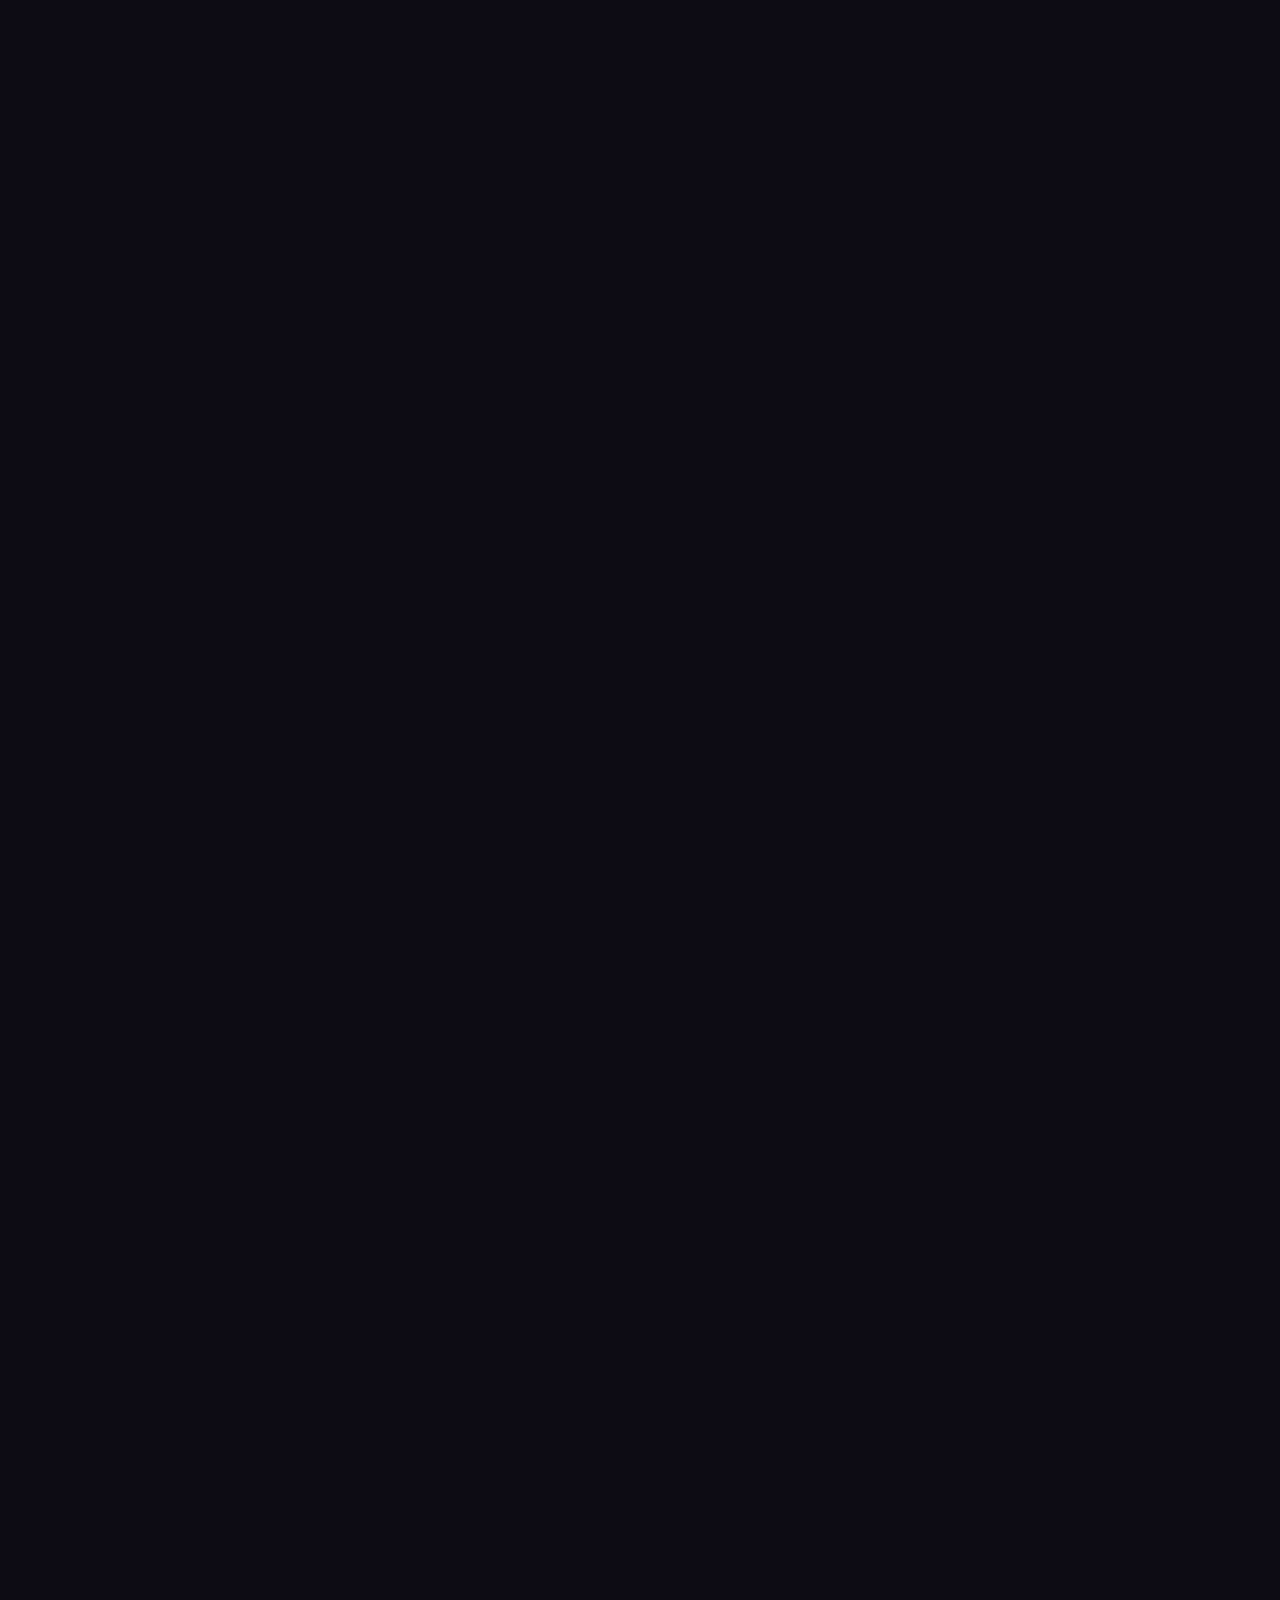
==== commit c7b22541: "Update index.html" ====
--- a/src/index.html
+++ b/src/index.html
@@ -48,7 +48,7 @@
     <main id="conteudo-principal">
         <section class="nexus-title" aria-labelledby="hero-title">
 
-            <div class="content">
+            <div class="content reveal">
                 <h1 id="hero-title">Conecte-se com pessoas, compartilhe ideias e registre momentos.</h1>
 
                 <p>
@@ -63,7 +63,7 @@
                 </div>
             </div>
 
-            <div class="imgs">
+            <div class="imgs reveal reveal-delay-2">
                 <img src="./assets/img/social.avif"
                     alt="Ilustração representando pessoas conectadas através da rede social Nexus" loading="lazy">
             </div>
@@ -76,7 +76,7 @@
 
             <div class="cards">
 
-                <article class="card">
+                <article class="card reveal reveal-delay-1">
                     <div class="icon">
                         <img src="./assets/img/login.png" alt="Icon login" height="100px">
                     </div>
@@ -86,7 +86,7 @@
                     </p>
                 </article>
 
-                <article class="card">
+                <article class="card reveal reveal-delay-2">
                     <div class="icon">
                         <img src="./assets/img/key-set.png" alt="Icon key" height="100px">
                     </div>
@@ -96,7 +96,7 @@
                     </p>
                 </article>
 
-                <article class="card">
+                <article class="card reveal reveal-delay-3">
                     <div class="icon">
                         <img src="./assets/img/posts.png" alt="Icon posts" height="100px">
                     </div>
@@ -110,7 +110,7 @@
 
         </section>
 
-        <section class="about" aria-labelledby="about-title">
+        <section class="about reveal" aria-labelledby="about-title">
 
             <h2 id="about-title">Sobre a Nexus</h2>
 
@@ -119,7 +119,7 @@
                 partes que realmente marcaram a sua vida. Um lugar onde toda a base da sua comunidade é totalmente
                 baseada no respeito. Mostre ao mundo: Sua arte, pequenos momentos e um pouco mais de você ao mundo!</p>
 
-                <a href="./pages/about.html" class="btn btn-outline">Saiba Mais</a>
+            <a href="./pages/about.html" class="btn btn-outline">Saiba Mais</a>
 
         </section>
 
--- a/src/assets/css/index.css
+++ b/src/assets/css/index.css
@@ -541,3 +541,28 @@
         scroll-behavior: auto !important;
     }
 }
+
+.reveal {
+    opacity: 0;
+    transform: translateY(40px);
+    transition: opacity 0.8s ease, transform 0.8s ease;
+}
+
+.reveal.active {
+    opacity: 1;
+    transform: translateY(0);
+}
+
+.reveal-delay-1 { transition-delay: 0.1s; }
+.reveal-delay-2 { transition-delay: 0.2s; }
+.reveal-delay-3 { transition-delay: 0.3s; }
+.reveal-delay-4 { transition-delay: 0.4s; }
+
+body {
+    opacity: 0;
+    transition: opacity 0.6s ease;
+}
+
+body.loaded {
+    opacity: 1;
+}
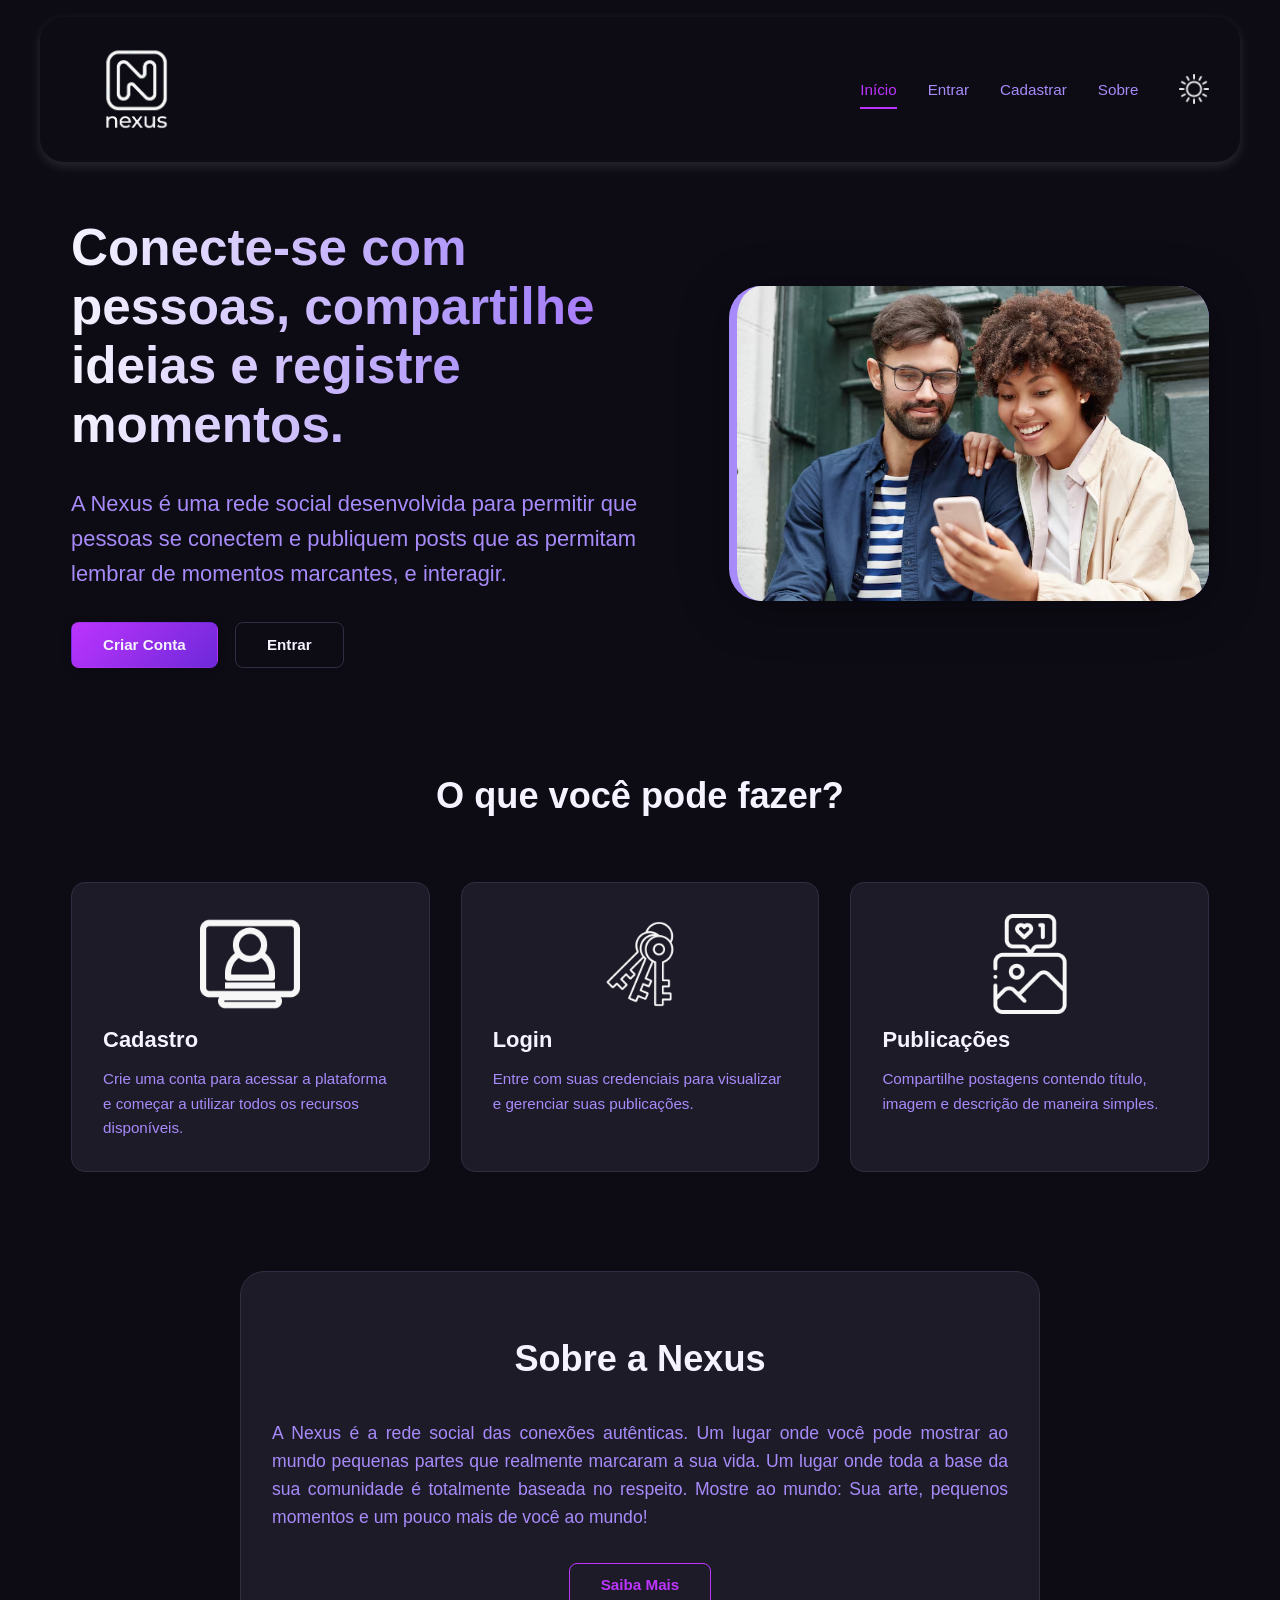
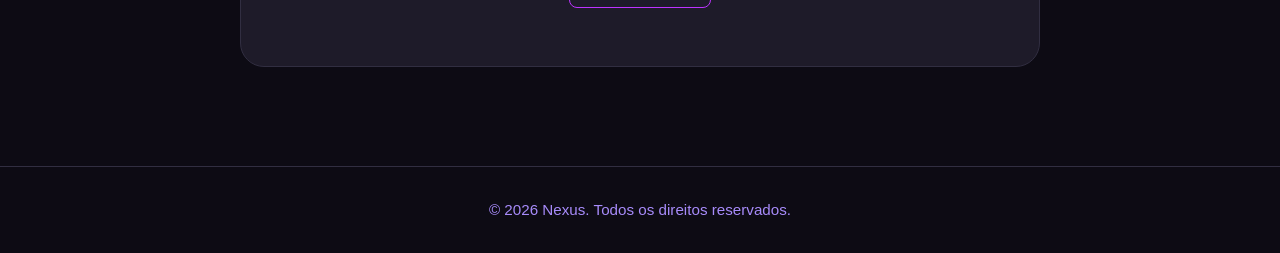
==== commit 3a5fe0af: "Update index.html" ====
--- a/src/index.html
+++ b/src/index.html
@@ -37,7 +37,7 @@
             <ul id="links">
                 <li><a href="index.html" aria-current="page">Início</a></li>
                 <li><a href="./pages/login.html">Entrar</a></li>
-                <li><a href="./pages/register.html">Cadastrar</a></li>
+                <li><a href="./pages/cadastro.html">Cadastrar</a></li>
                 <li><a href="./pages/about.html">Sobre</a></li>
                 <li style="margin-left: 0.6rem;" id="theme"><img src="./assets/img/sun.png"
                         alt="Mudar para o modo claro"></li>
